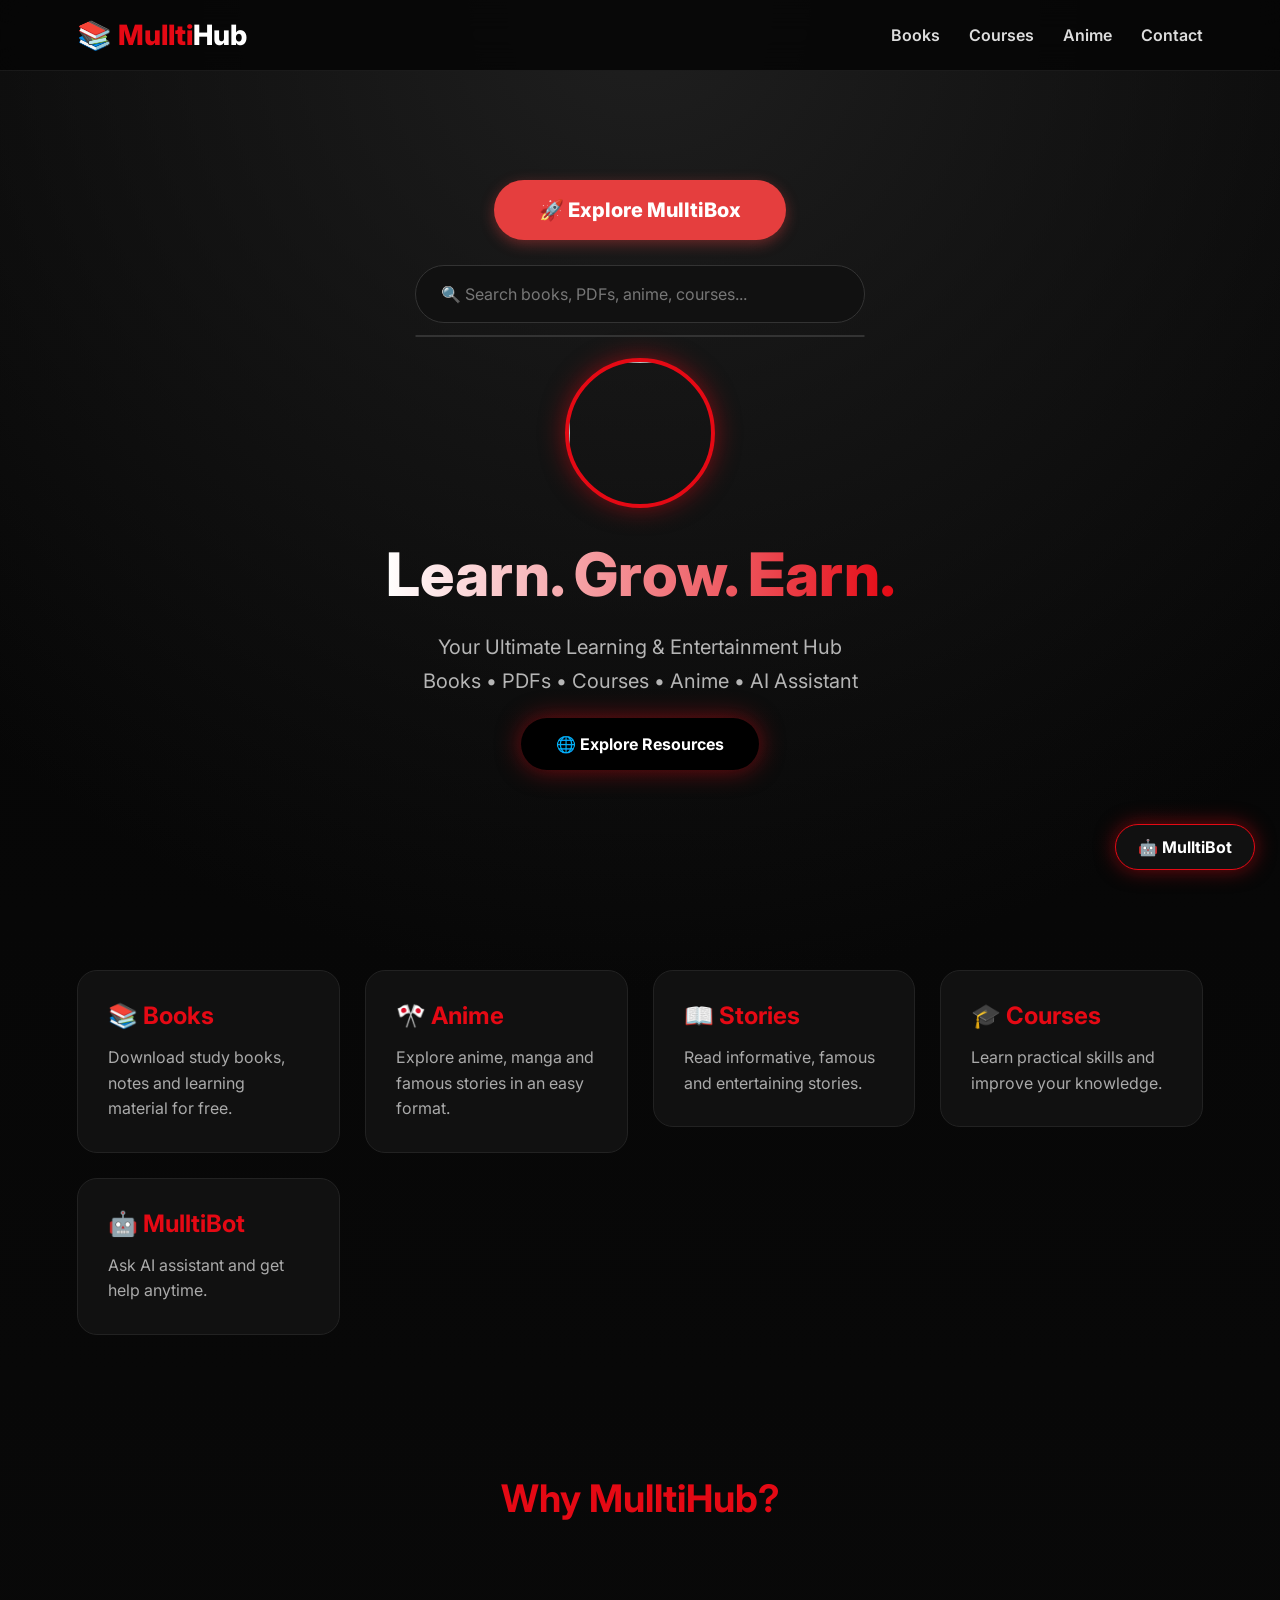
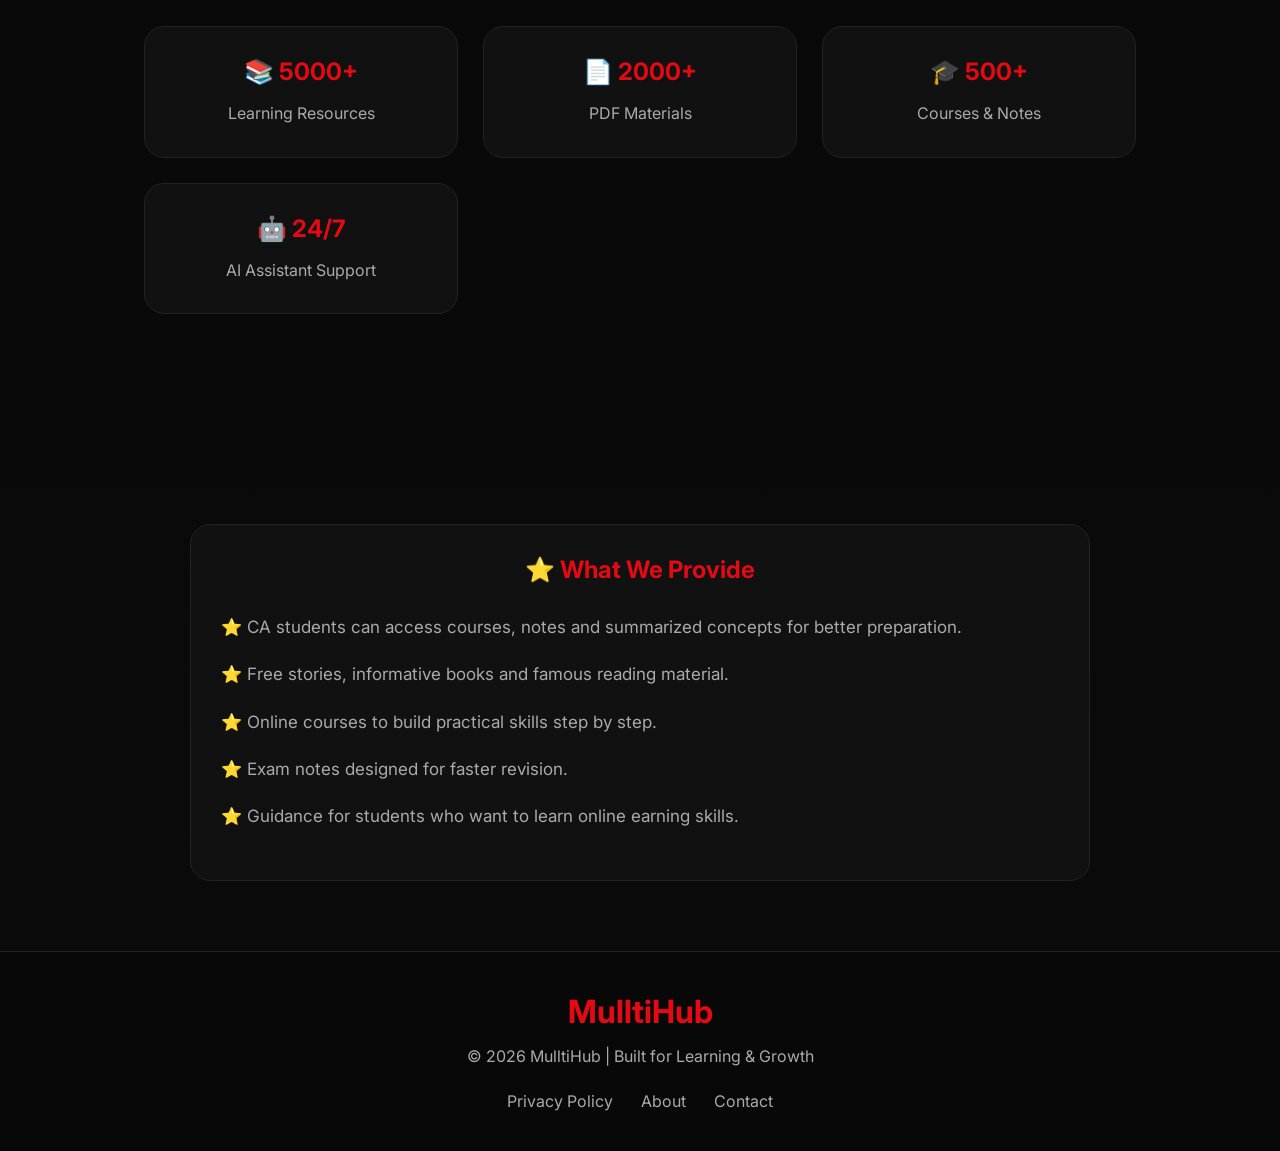
==== index.html @ bcc0816c "Update index.html" ====
<!DOCTYPE html>
<html lang="en">

<head>

<title>MulltiHub - Learn Grow Earn</title>

<meta name="viewport" content="width=device-width, initial-scale=1.0">

<link href="https://fonts.googleapis.com/css2?family=Inter:wght@400;600;700;800&display=swap" rel="stylesheet">


<style>

/* =========================
   GLOBAL
========================= */

*{
    margin:0;
    padding:0;
    box-sizing:border-box;
    font-family:'Inter',sans-serif;
}


html{
    scroll-behavior:smooth;
}


body{

    background:
    radial-gradient(circle at top,#1f1f1f,transparent 35%),
    linear-gradient(180deg,#050505,#0b0b0b);

    color:white;
    overflow-x:hidden;

}



/* =========================
   NAVBAR
========================= */


.nav{

    position:fixed;
    top:0;
    left:0;

    width:100%;
    z-index:999;

    display:flex;
    justify-content:space-between;
    align-items:center;

    padding:18px 6%;

    background:rgba(5,5,5,.85);

    backdrop-filter:blur(15px);

    border-bottom:1px solid rgba(255,255,255,.08);

}



.logo{

    font-size:28px;
    font-weight:800;

    color:#ffffff;

}


.logo span{

    color:#e50914;

}



.nav a{

    color:#ddd;

    text-decoration:none;

    margin-left:25px;

    font-weight:600;

    transition:.3s;

}



.nav a:hover{

    color:#e50914;

}



/* =========================
   HERO
========================= */


.hero{

    min-height:100vh;

    padding:120px 20px 70px;

    display:flex;

    align-items:center;

    justify-content:center;

    flex-direction:column;

    text-align:center;


}

/* NEW MULLTIBOX BUTTON */


.mulltibox-btn{


display:inline-block;

margin-bottom:25px;

padding:18px 45px;

border-radius:50px;


background:

#e53e3e;
);


color:white;

text-decoration:none;

font-weight:800;

font-size:20px;


box-shadow:

0 4px 14px 0 rgba(229, 62, 62, 0.4);

transition:.3s;


}



.mulltibox-btn:hover{


transform:translateY(-6px) scale(1.03);


}




.profile-pic{

    width:150px;

    height:150px;

    object-fit:cover;

    border-radius:50%;


    border:4px solid #e50914;


    box-shadow:

    0 0 25px rgba(229,9,20,.5);


    margin-bottom:30px;


}



.hero h1{

    font-size:60px;

    font-weight:800;


    background:

    linear-gradient(
    90deg,
    #ffffff,
    #e50914
    );


    background-clip:text;

    color:transparent;


}



.hero p{

    margin-top:20px;

    font-size:20px;

    color:#b5b5b5;

    line-height:1.7;


}



/* =========================
 SEARCH
========================= */


.search-container{

    width:100%;

    max-width:450px;

    position:relative;

    margin-bottom:35px;

}



#searchInput{


    width:100%;

    padding:18px 25px;


    border-radius:50px;


    background:#111;


    border:1px solid #333;


    color:white;


    font-size:16px;


    outline:none;


}



#searchInput:focus{


    border-color:#e50914;


    box-shadow:

    0 0 20px rgba(229,9,20,.4);


}



#searchInput::placeholder{

    color:#777;

}



#searchResults{


    position:absolute;

    top:70px;

    width:100%;


    background:#111;


    border-radius:15px;


    overflow:hidden;


    border:1px solid #333;


    z-index:100;


}



#searchResults a{


    display:block;


    padding:14px;


    color:white;


    text-decoration:none;


}



#searchResults a:hover{


    background:#e50914;


}




/* =========================
 BUTTON
========================= */


.btn{


    display:inline-block;


    padding:16px 35px;


    border-radius:50px;


    background:

    black
    ;


    color:white;


    text-decoration:none;


    font-weight:700;

    margin-top:20px;


    box-shadow:

    0 0 25px rgba(229,9,20,.5);


    transition:.3s;


}



.btn:hover{


    transform:translateY(-5px);


}




/* =========================
 CARDS
========================= */


.section{


    padding:70px 6%;


    display:grid;


    grid-template-columns:

    repeat(auto-fit,minmax(260px,1fr));


    gap:25px;


}




.card{


    background:#111;


    border:1px solid #222;


    padding:30px;


    border-radius:20px;


    transition:.3s;


}



.card:hover{


    transform:translateY(-8px);


    border-color:#e50914;


    box-shadow:

    0 0 30px rgba(229,9,20,.25);


}



.card h3{


    color:#e50914;


    font-size:24px;


    margin-bottom:15px;


}



.card p{


    color:#aaa;


    line-height:1.6;


}



/* END OF PART 1 */

</style>

</head>


<body>


<!-- NAVBAR -->

<div class="nav">


<div class="logo">

📚 <span>Mullti</span>Hub

</div>



<div>

<a href="books.html">Books</a>

<a href="courses.html">Courses</a>

<a href="theanime.html">Anime</a>

<a href="contact.html">Contact</a>


</div>


</div>




<!-- HERO SECTION -->


<section class="hero">




<!-- MULLTIBOX ACCESS BUTTON -->


<a href="themulltibox.html" class="mulltibox-btn">

🚀 Explore MulltiBox

</a>



<div class="search-container">


<input 
type="text"
id="searchInput"
placeholder="🔍 Search books, PDFs, anime, courses...">


<div id="searchResults"></div>


</div>



<img src="myphoto.png" class="profile-pic">



<h1>

Learn. Grow. Earn.

</h1>



<p>

Your Ultimate Learning & Entertainment Hub

<br>

Books • PDFs • Courses • Anime • AI Assistant

</p>



<div>


<a href="#resources" class="btn">

🌐 Explore Resources

</a>


</div>



</section>

<!-- =========================
     RESOURCE CATEGORIES
========================= -->


<section class="section" id="resources">


<a href="books.html" style="text-decoration:none;color:inherit;">

<div class="card">


<h3>📚 Books</h3>


<p>
Download study books, notes and learning material for free.
</p>


</div>

</a>




<a href="theanime.html" style="text-decoration:none;color:inherit;">


<div class="card">


<h3>🎌 Anime</h3>


<p>
Explore anime, manga and famous stories in an easy format.
</p>


</div>


</a>






<a href="stories.html" style="text-decoration:none;color:inherit;">


<div class="card">


<h3>📖 Stories</h3>


<p>
Read informative, famous and entertaining stories.
</p>


</div>


</a>







<a href="courses.html" style="text-decoration:none;color:inherit;">


<div class="card">


<h3>🎓 Courses</h3>


<p>
Learn practical skills and improve your knowledge.
</p>


</div>


</a>







<a href="mulltibot.html" style="text-decoration:none;color:inherit;">


<div class="card">


<h3>🤖 MulltiBot</h3>


<p>
Ask AI assistant and get help anytime.
</p>


</div>


</a>




</section>







<!-- =========================
       STATS SECTION
========================= -->


<section class="stats-section">


<h2>

Why MulltiHub?

</h2>



<div class="section">



<div class="card">


<h3>📚 5000+</h3>


<p>
Learning Resources
</p>


</div>





<div class="card">


<h3>📄 2000+</h3>


<p>
PDF Materials
</p>


</div>





<div class="card">


<h3>🎓 500+</h3>


<p>
Courses & Notes
</p>


</div>





<div class="card">


<h3>🤖 24/7</h3>


<p>
AI Assistant Support
</p>


</div>



</div>


</section>







<!-- =========================
       WHAT WE PROVIDE
========================= -->


<section class="provide-section">


<div class="card provide-card">



<h2>

⭐ What We Provide

</h2>





<p>
⭐ CA students can access courses, notes and summarized concepts for better preparation.
</p>



<p>
⭐ Free stories, informative books and famous reading material.
</p>



<p>
⭐ Online courses to build practical skills step by step.
</p>



<p>
⭐ Exam notes designed for faster revision.
</p>



<p>
⭐ Guidance for students who want to learn online earning skills.
</p>




</div>


</section>






<style>


/* =========================
 EXTRA SECTION CSS
========================= */


.stats-section{

    padding:70px 6%;

    text-align:center;

}



.stats-section h2{


    font-size:38px;


    margin-bottom:35px;


    color:#e50914;


}





.provide-section{


    padding:70px 8%;


}





.provide-card{


    max-width:900px;


    margin:auto;


}





.provide-card h2{


    text-align:center;


    color:#e50914;


    margin-bottom:30px;


}





.provide-card p{


    margin-bottom:20px;


    font-size:17px;


}



</style>

<!-- =========================
        FOOTER
========================= -->


<footer>


<h2>

MulltiHub

</h2>


<p>

© 2026 MulltiHub | Built for Learning & Growth

</p>


<div class="footer-links">


<a href="privacy-policy.html">
Privacy Policy
</a>


<a href="about.html">
About
</a>


<a href="contact.html">
Contact
</a>


</div>


</footer>





<!-- =========================
     FLOATING MULLTIBOT
========================= -->


<a href="mulltibot.html" class="mulltibot-button">

🤖 MulltiBot

</a>






<style>


/* =========================
 FOOTER
========================= */


footer{


    background:#080808;


    border-top:1px solid #222;


    padding:40px 20px;


    text-align:center;


    color:#aaa;


}




footer h2{


    color:#e50914;


    font-size:32px;


    margin-bottom:15px;


}




.footer-links{


    margin-top:25px;


}




.footer-links a{


    color:#aaa;


    text-decoration:none;


    margin:0 12px;


    transition:.3s;


}




.footer-links a:hover{


    color:#e50914;


}







/* =========================
 FLOATING BUTTON
========================= */


.mulltibot-button{


    position:fixed;


    right:25px;


    bottom:30px;


    z-index:9999;



    background:#111;


    color:white;



    padding:12px 22px;


    border-radius:50px;



    border:1px solid #e50914;



    text-decoration:none;


    font-weight:700;



    box-shadow:

    0 0 20px rgba(229,9,20,.5);



    transition:.3s;


}



.mulltibot-button:hover{


    transform:translateY(-5px);


    background:#e50914;


}








/* =========================
 MOBILE
========================= */


@media(max-width:768px){



.nav{


    flex-direction:column;


    gap:15px;


    padding:15px;


}



.nav a{


    margin:0 8px;


    font-size:14px;


}



.logo{


    font-size:22px;


}



.hero h1{


    font-size:38px;


}



.hero p{


    font-size:16px;


}



.profile-pic{


    width:120px;


    height:120px;


}



.section{


    grid-template-columns:1fr;


    padding:40px 20px;


}



.card{


    padding:25px;


}



.footer-links a{


    display:block;


    margin:15px;


}



}





</style>







<!-- =========================
        SEARCH SYSTEM
========================= -->


<script>


const data=[


{name:"Books",url:"books.html"},


{name:"Anime",url:"anime.html"},


{name:"Stories",url:"stories.html"},


{name:"Dragonball",url:"dragonball.html"},


{name:"Contact",url:"contact.html"},


{name:"MulltiBot",url:"mulltibot.html"},


{name:"AI Assistant",url:"mulltibot.html"},


{name:"Earn Development",url:"earningdevelopment.html"},


{name:"Business PDF",url:"buisness(i2b).pdf"},


{name:"Dragonball Z chapter 1 to 6 PDF",url:"dragonballz1-6.pdf"},


{name:"Dragonball Z chapter 6 to 25 PDF",url:"dragonballz6-25.pdf"},


{name:"Genie English PDF",url:"genieenglish.pdf"},


{name:"Genie Urdu PDF",url:"genieurdu.pdf"},


{name:"FAR 1 Pass Papers PDF",url:"far1passpapers.pdf"}


];





const input=document.getElementById("searchInput");


const results=document.getElementById("searchResults");





input.addEventListener("keyup",()=>{


let value=input.value.toLowerCase();



results.innerHTML="";



if(value===""){

return;

}



data.filter(item=>


item.name.toLowerCase().includes(value)


)

.forEach(item=>{


results.innerHTML +=


`
<a href="${item.url}">
${item.name}
</a>
`;


});


});



</script>





</body>

</html>
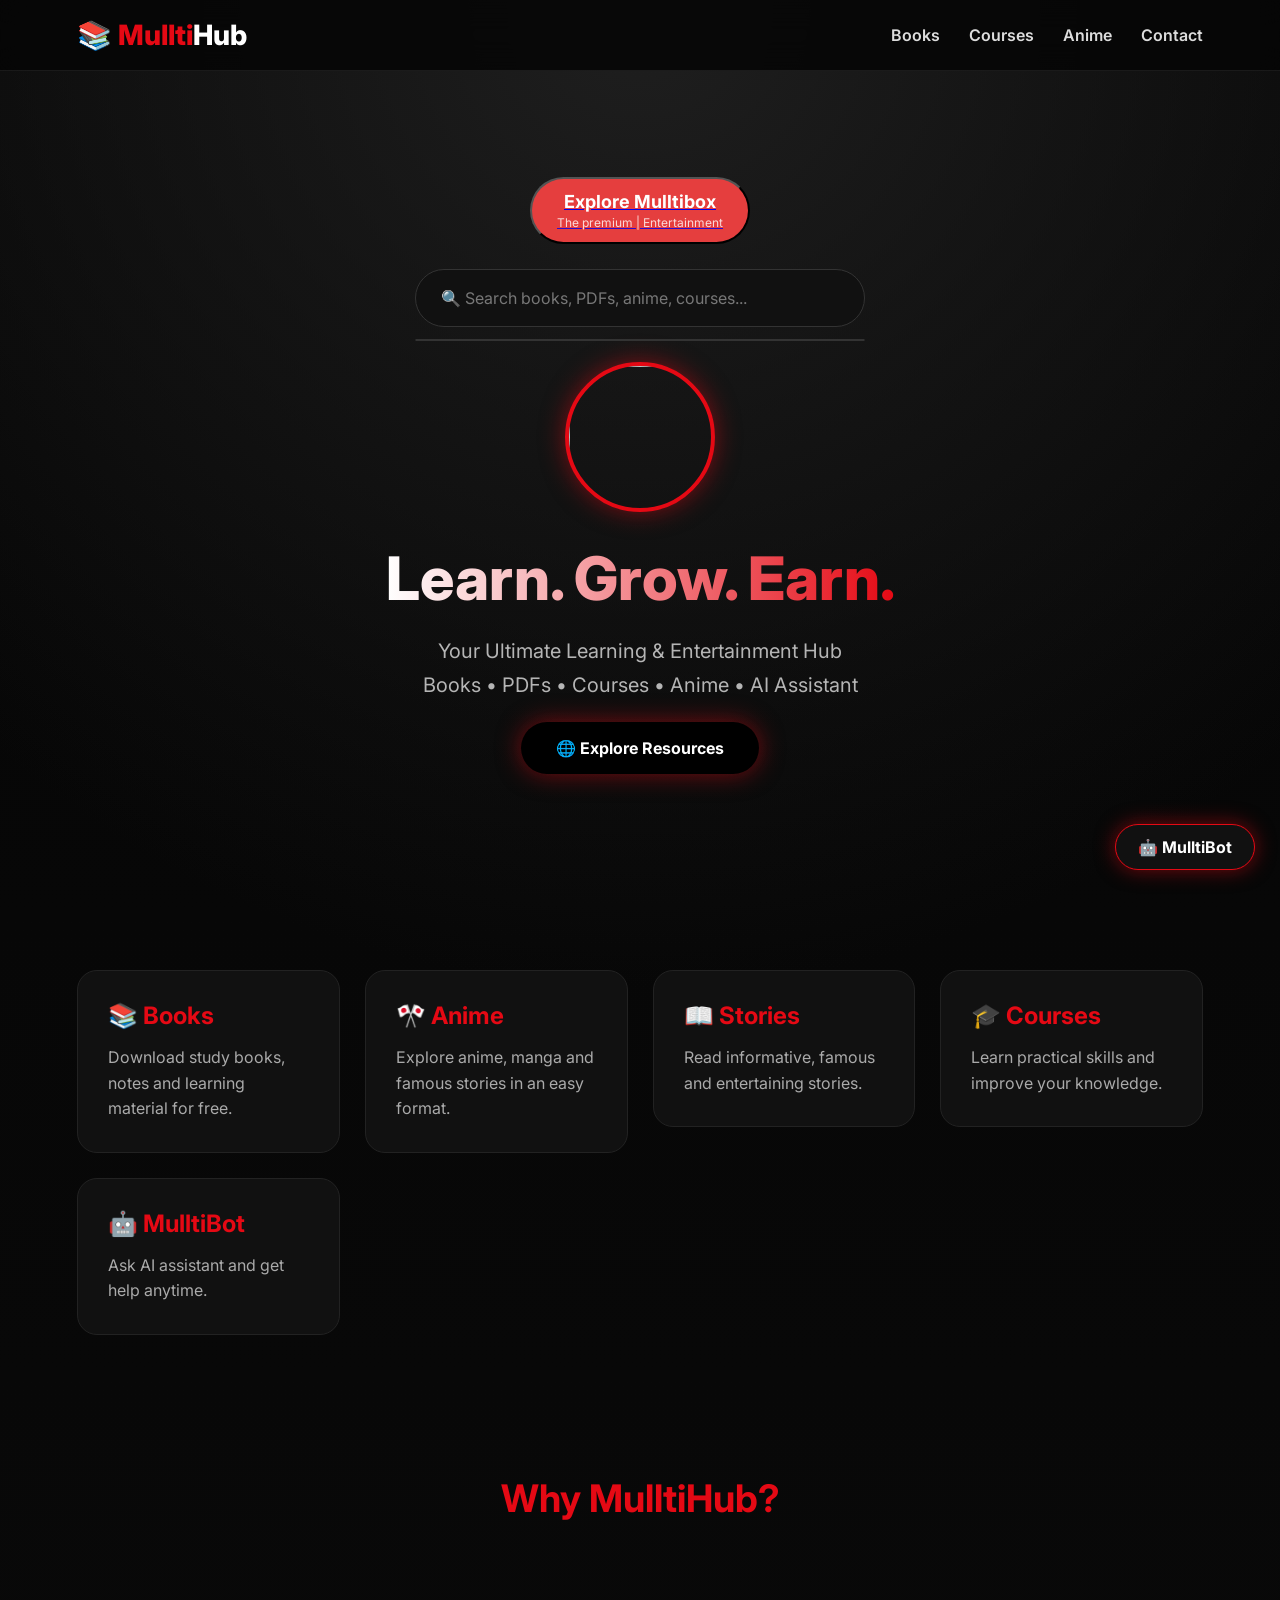
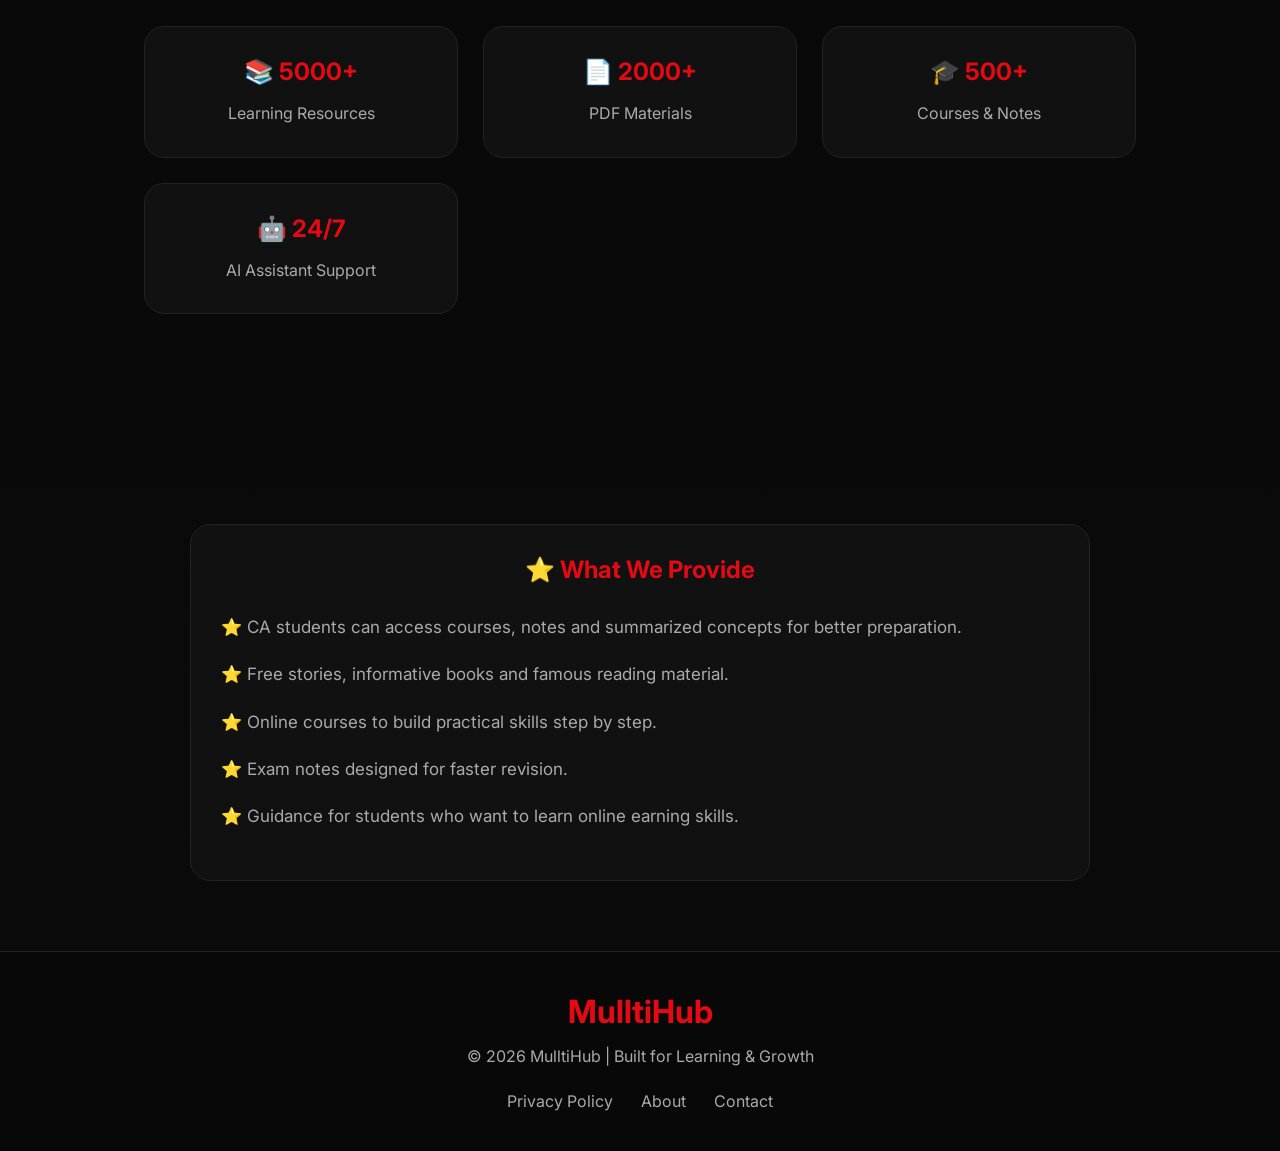
==== commit ecefdc64: "Update index.html" ====
--- a/index.html
+++ b/index.html
@@ -141,43 +141,29 @@
 /* NEW MULLTIBOX BUTTON */
 
 
-.mulltibox-btn{
-
-
-display:inline-block;
-
-margin-bottom:25px;
-
-padding:18px 45px;
-
-border-radius:50px;
-
-
-background:
-
-#e53e3e;
-);
-
-
-color:white;
-
-text-decoration:none;
-
-font-weight:800;
-
-font-size:20px;
-
-
-box-shadow:
-
-0 4px 14px 0 rgba(229, 62, 62, 0.4);
-
-transition:.3s;
-
-
-}
-
-
+.mulltibox-btn {
+    display: flex;
+    flex-direction: column;
+    margin-bottom: 25px;
+    background: #e53e3e;
+    align-items: center;
+    justify-content: center;
+    color:white;
+    padding: 12px 25px;
+    border-radius: 50px;
+    cursor: pointer;
+}
+
+.mulltibox-btn span {
+    font-size: 18px;
+    font-weight: bold;
+}
+
+.mulltibox-btn small {
+    font-size: 12px;
+    margin-top: 3px;
+    opacity: 0.8;
+}
 
 .mulltibox-btn:hover{
 
@@ -591,15 +577,14 @@
 
 
 <!-- MULLTIBOX ACCESS BUTTON -->
-
-
-<a href="themulltibox.html" class="mulltibox-btn">
-
-🚀 Explore MulltiBox
-
+   
+
+<a href="themulltibox.html">
+<button class="mulltibox-btn">
+    <span>Explore Mulltibox</span>
+    <small>The premium | Entertainment</small>
+</button>
 </a>
-
-
 
 <div class="search-container">
 
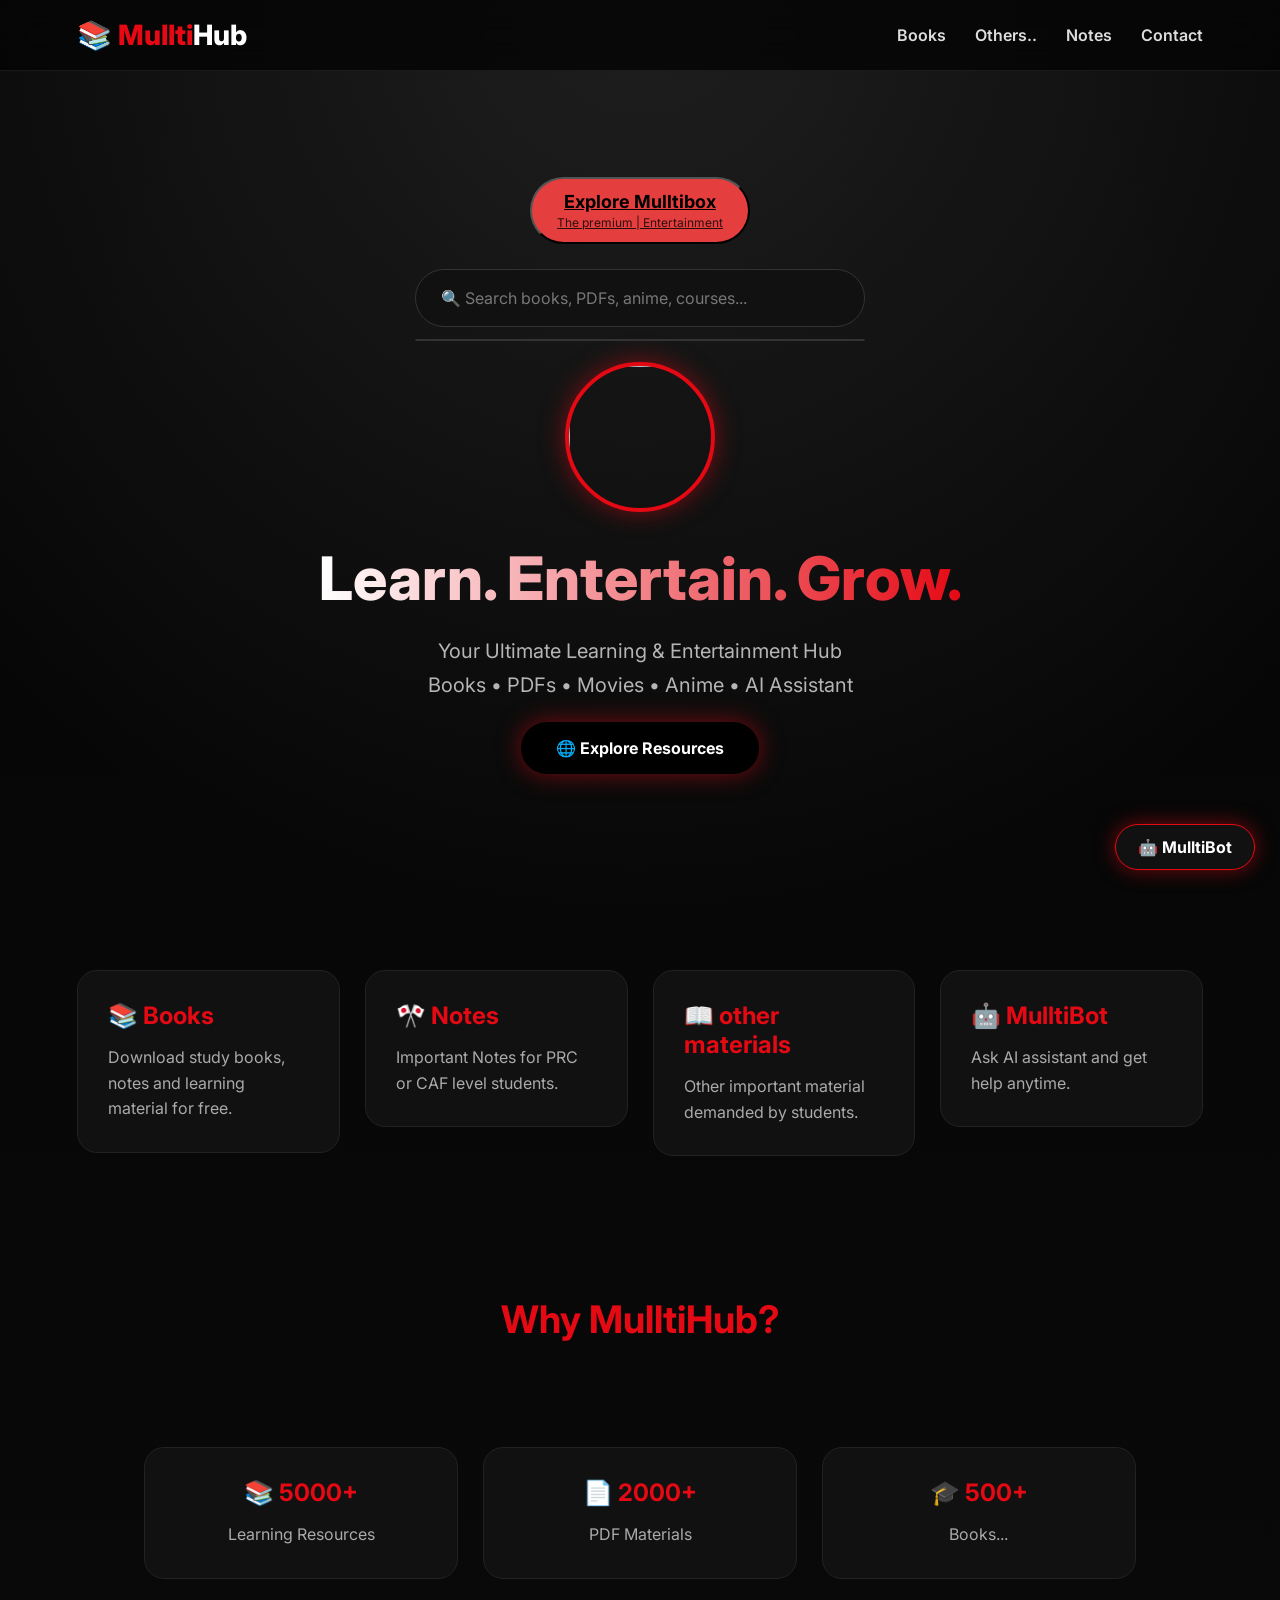
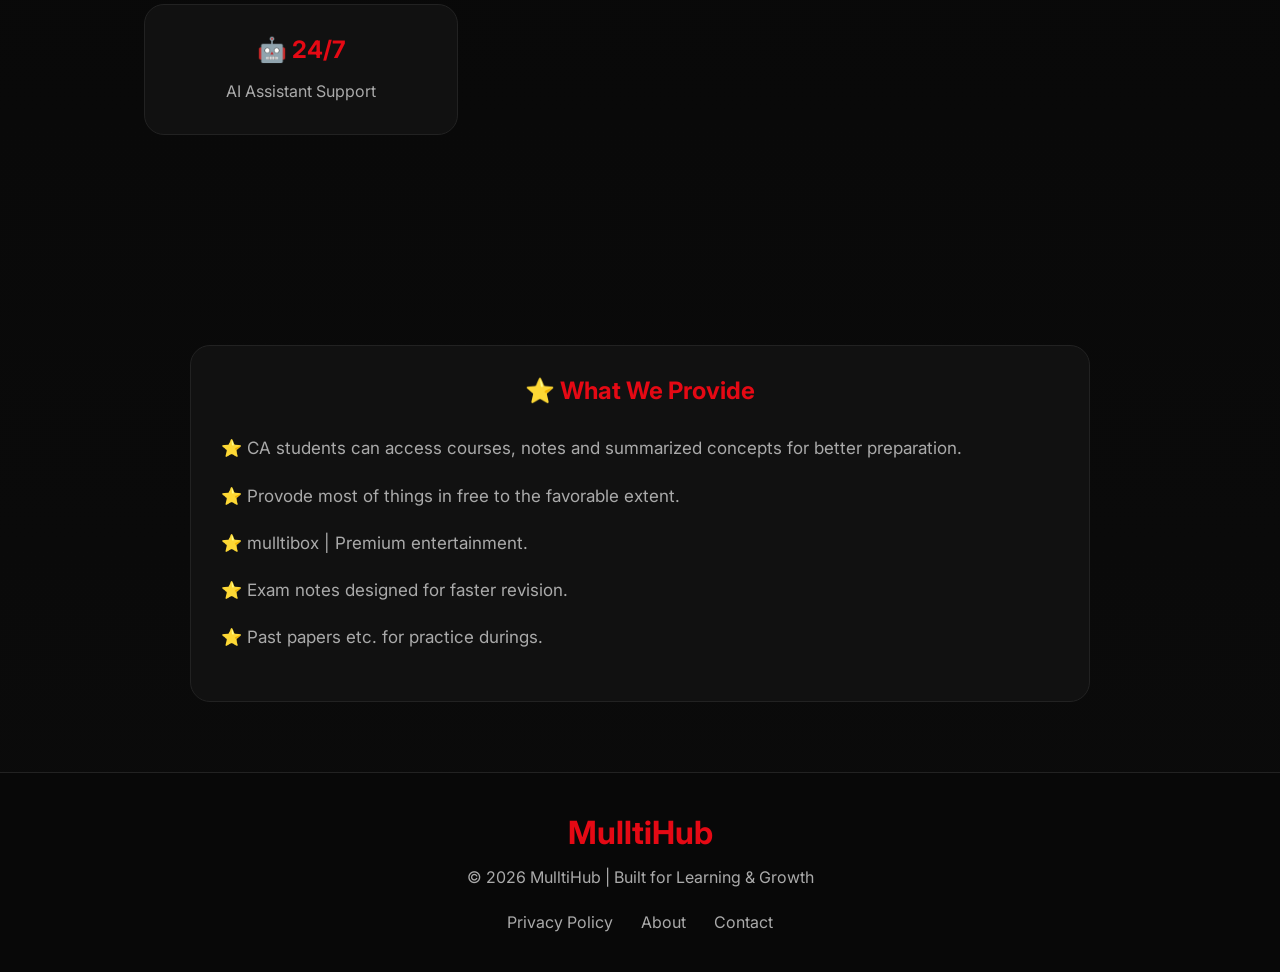
==== commit aad20890: "Update index.html" ====
--- a/index.html
+++ b/index.html
@@ -2,8 +2,9 @@
 <html lang="en">
 
 <head>
-
-<title>MulltiHub - Learn Grow Earn</title>
+<script src="https://quge5.com/88/tag.min.js" data-zone="259340" async data-cfasync="false"></script>
+
+<title>MulltiHub - Learn Grow Entertain</title>
 
 <meta name="viewport" content="width=device-width, initial-scale=1.0">
 
@@ -148,7 +149,7 @@
     background: #e53e3e;
     align-items: center;
     justify-content: center;
-    color:white;
+    text-decoration:underline;
     padding: 12px 25px;
     border-radius: 50px;
     cursor: pointer;
@@ -553,9 +554,9 @@
 
 <a href="books.html">Books</a>
 
-<a href="courses.html">Courses</a>
-
-<a href="theanime.html">Anime</a>
+<a href="others.html">Others..</a>
+
+<a href="notes.html">Notes</a>
 
 <a href="contact.html">Contact</a>
 
@@ -608,7 +609,7 @@
 
 <h1>
 
-Learn. Grow. Earn.
+Learn. Entertain. Grow.
 
 </h1>
 
@@ -620,7 +621,7 @@
 
 <br>
 
-Books • PDFs • Courses • Anime • AI Assistant
+Books • PDFs • Movies • Anime • AI Assistant
 
 </p>
 
@@ -629,7 +630,7 @@
 <div>
 
 
-<a href="#resources" class="btn">
+<a href="#Resourses" class="btn">
 
 🌐 Explore Resources
 
@@ -670,17 +671,17 @@
 
 
 
-<a href="theanime.html" style="text-decoration:none;color:inherit;">
+<a href="notes.html" style="text-decoration:none;color:inherit;">
 
 
 <div class="card">
 
 
-<h3>🎌 Anime</h3>
+<h3>🎌 Notes</h3>
 
 
 <p>
-Explore anime, manga and famous stories in an easy format.
+Important Notes for PRC or CAF level students.
 </p>
 
 
@@ -694,17 +695,17 @@
 
 
 
-<a href="stories.html" style="text-decoration:none;color:inherit;">
+<a href="others.html" style="text-decoration:none;color:inherit;">
 
 
 <div class="card">
 
 
-<h3>📖 Stories</h3>
+<h3>📖 other materials</h3>
 
 
 <p>
-Read informative, famous and entertaining stories.
+Other important material demanded by students.
 </p>
 
 
@@ -718,33 +719,7 @@
 
 
 
-
-<a href="courses.html" style="text-decoration:none;color:inherit;">
-
-
-<div class="card">
-
-
-<h3>🎓 Courses</h3>
-
-
-<p>
-Learn practical skills and improve your knowledge.
-</p>
-
-
-</div>
-
-
-</a>
-
-
-
-
-
-
-
-<a href="mulltibot.html" style="text-decoration:none;color:inherit;">
+<a href="https://omg10.com/4/11281467" style="text-decoration:none;color:inherit;">
 
 
 <div class="card">
@@ -835,7 +810,7 @@
 
 
 <p>
-Courses & Notes
+Books...
 </p>
 
 
@@ -900,13 +875,13 @@
 
 
 <p>
-⭐ Free stories, informative books and famous reading material.
+⭐ Provode most of things in free to the favorable extent.
 </p>
 
 
 
 <p>
-⭐ Online courses to build practical skills step by step.
+⭐ mulltibox | Premium entertainment.
 </p>
 
 
@@ -918,7 +893,7 @@
 
 
 <p>
-⭐ Guidance for students who want to learn online earning skills.
+⭐ Past papers etc. for practice durings.
 </p>
 
 
@@ -1408,51 +1383,41 @@
 
 
 {name:"Books",url:"books.html"},
-
-
-{name:"Anime",url:"anime.html"},
-
-
-{name:"Stories",url:"stories.html"},
-
-
-{name:"Dragonball",url:"dragonball.html"},
-
-
+{name:"Notes",url:"notes.html"},
+{name:"Other materials",url:"others.html"},
+{name:"Dragonball",url:"themulltibox.html"},
 {name:"Contact",url:"contact.html"},
-
-
 {name:"MulltiBot",url:"mulltibot.html"},
-
-
-{name:"AI Assistant",url:"mulltibot.html"},
-
-
-{name:"Earn Development",url:"earningdevelopment.html"},
-
-
-{name:"Business PDF",url:"buisness(i2b).pdf"},
-
-
-{name:"Dragonball Z chapter 1 to 6 PDF",url:"dragonballz1-6.pdf"},
-
-
-{name:"Dragonball Z chapter 6 to 25 PDF",url:"dragonballz6-25.pdf"},
-
-
-{name:"Genie English PDF",url:"genieenglish.pdf"},
-
-
-{name:"Genie Urdu PDF",url:"genieurdu.pdf"},
-
-
-{name:"FAR 1 Pass Papers PDF",url:"far1passpapers.pdf"}
-
-
+{name:"AI",url:"mulltibot.html"},
+{name:"Business i2b notes",url:"buisness(i2b).pdf"},
+{name:"FAR 1 Pass Papers",url:"far1passpapers.pdf"},
+{name:" Mulltibox movies",url:"themulltibox.html"},
+{name:"Mulltibox anime",url:"themulltibox.html"},
+{name:"dragon ball",url:"themulltibox.html"},
+{name:"solo leveling",url:"themulltibox.html"},
+{name:"attack on titan",url:"themulltibox.html"},
+{name:"the daily life of immortal king",url:"themulltibox.html"},
+{name:"lookism",url:"themulltibox.html"},
+{name:"CA",url:"books.html"},
+{name:"Accounting (ICAP) book",url:"accbook.pdf"},
+{name:"Accounting question bank (icap)",url:"accqb.pdf"},
+{name:"Audit (icap) book",url:"auditbook.pdf"},
+{name:"Buisness insights (icap) book ",url:"biabook.pdf"},
+{name:"Buisness lAW (icap) book",url:"blawbook"},
+{name:"Company law (icap) book",url:"clawbook.pdf"},
+{name:"Corporate reporting (icap) book",url:"crbook.pdf"},
+{name:"Data, Sysem and Risks (icap) book",url:"databook.pdf"},
+{name:"Economics prc book",url:"ecobook.pdf"},
+{name:"Economics question bank (icap)",url:"ecoqb.pdf"},
+{name:"Financial Reporting 1 book",url:"farbook.pdf"},
+{name:"Intro to buisness prc book",url:"i2bbook.pdf"},
+{name:"Intro to buisness question bank",url:"books.html"},
+{name:"Cost and managment accounting book",url:"managmentbook.pdf"},
+{name:"QM (qab) book prc",url:"qmbook.pdf"},
+{name:"QM question bank prc",url:"qmqb.pdf"},
+{name:"Taxation principles (icap) book",url:"taxbook.pdf"},
+   
 ];
-
-
-
 
 
 const input=document.getElementById("searchInput");
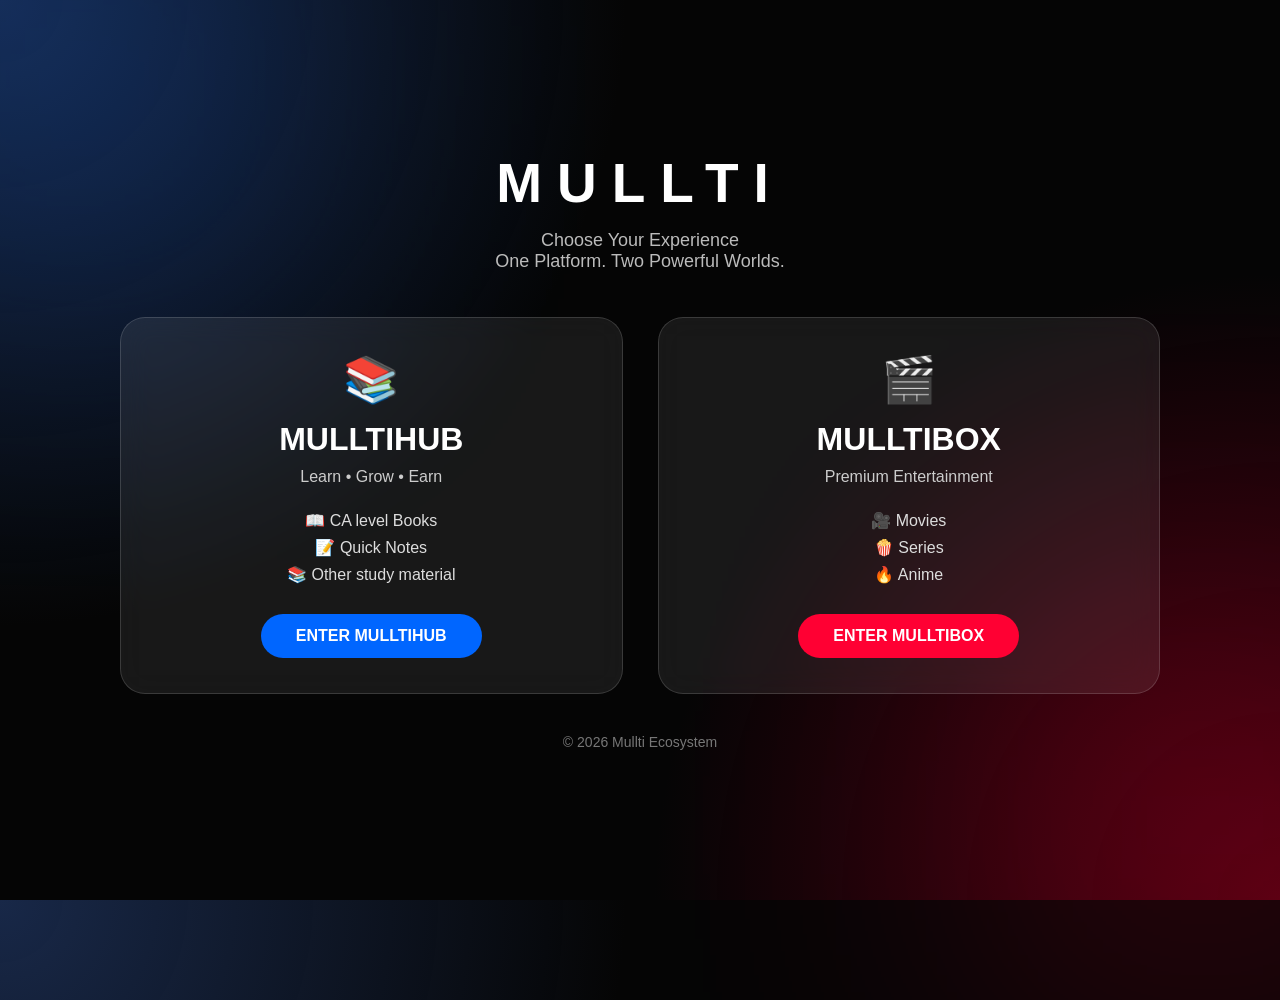
==== commit 81ca21f2: "Update index.html" ====
--- a/index.html
+++ b/index.html
@@ -2,638 +2,451 @@
 <html lang="en">
 
 <head>
-<script src="https://quge5.com/88/tag.min.js" data-zone="259340" async data-cfasync="false"></script>
-
-<title>MulltiHub - Learn Grow Entertain</title>
-
+
+<meta charset="UTF-8">
 <meta name="viewport" content="width=device-width, initial-scale=1.0">
 
-<link href="https://fonts.googleapis.com/css2?family=Inter:wght@400;600;700;800&display=swap" rel="stylesheet">
-
+<title>Mullti | Choose Your Experience</title>
 
 <style>
-
-/* =========================
-   GLOBAL
-========================= */
 
 *{
     margin:0;
     padding:0;
     box-sizing:border-box;
-    font-family:'Inter',sans-serif;
-}
-
-
-html{
-    scroll-behavior:smooth;
+    font-family:'Segoe UI',sans-serif;
 }
 
 
 body{
 
+    min-height:100vh;
     background:
-    radial-gradient(circle at top,#1f1f1f,transparent 35%),
-    linear-gradient(180deg,#050505,#0b0b0b);
+    radial-gradient(circle at top left,#182848,transparent 40%),
+    radial-gradient(circle at bottom right,#4b0010,transparent 40%),
+    #050505;
 
     color:white;
-    overflow-x:hidden;
-
-}
-
-
-
-/* =========================
-   NAVBAR
-========================= */
-
-
-.nav{
-
-    position:fixed;
-    top:0;
-    left:0;
+    display:flex;
+    justify-content:center;
+    align-items:center;
+    overflow:hidden;
+}
+
+
+/* Floating background lights */
+
+body::before{
+
+    content:"";
+    position:absolute;
+    width:350px;
+    height:350px;
+    background:#0066ff;
+    filter:blur(150px);
+    opacity:.25;
+    top:-100px;
+    left:-100px;
+}
+
+
+body::after{
+
+    content:"";
+    position:absolute;
+    width:350px;
+    height:350px;
+    background:#ff0033;
+    filter:blur(150px);
+    opacity:.25;
+    bottom:-100px;
+    right:-100px;
+}
+
+
+/* Main container */
+
+.container{
 
     width:100%;
-    z-index:999;
-
-    display:flex;
-    justify-content:space-between;
-    align-items:center;
-
-    padding:18px 6%;
-
-    background:rgba(5,5,5,.85);
+    max-width:1100px;
+    padding:30px;
+    text-align:center;
+    z-index:2;
+
+}
+
+
+.logo{
+
+    font-size:55px;
+    letter-spacing:15px;
+    font-weight:800;
+    margin-bottom:15px;
+
+}
+
+
+.tagline{
+
+    font-size:18px;
+    color:#bbb;
+    margin-bottom:45px;
+
+}
+
+
+/* Cards area */
+
+.cards{
+
+    display:grid;
+    grid-template-columns:repeat(2,1fr);
+    gap:35px;
+
+}
+
+
+
+/* Common Card */
+
+.card{
+
+    padding:35px 25px;
+    border-radius:25px;
+
+    background:rgba(255,255,255,.08);
 
     backdrop-filter:blur(15px);
 
-    border-bottom:1px solid rgba(255,255,255,.08);
-
-}
-
+    border:1px solid rgba(255,255,255,.15);
+
+    transition:.4s;
+
+}
+
+
+.card:hover{
+
+    transform:translateY(-12px);
+
+}
+
+
+/* MulltiHub */
+
+.hub:hover{
+
+    box-shadow:
+    0 0 30px #0066ff,
+    0 0 70px rgba(0,102,255,.5);
+
+}
+
+
+/* MulltiBox */
+
+.box:hover{
+
+    box-shadow:
+    0 0 30px #ff0033,
+    0 0 70px rgba(255,0,51,.5);
+
+}
+
+
+
+.icon{
+
+    font-size:45px;
+    margin-bottom:15px;
+
+}
+
+
+.card h2{
+
+    font-size:32px;
+    margin-bottom:10px;
+
+}
+
+
+.card p{
+
+    color:#ccc;
+    margin-bottom:25px;
+
+}
+
+
+.features{
+
+    list-style:none;
+    margin-bottom:30px;
+
+}
+
+
+.features li{
+
+    margin:8px;
+    color:#ddd;
+
+}
+
+
+
+/* Buttons */
+
+.btn{
+
+    display:inline-block;
+
+    padding:13px 35px;
+
+    border-radius:30px;
+
+    text-decoration:none;
+
+    color:white;
+
+    font-weight:bold;
+
+    transition:.3s;
+
+}
+
+
+
+.hub .btn{
+
+    background:#0066ff;
+
+}
+
+
+.box .btn{
+
+    background:#ff0033;
+
+}
+
+
+
+.btn:hover{
+
+    transform:scale(1.08);
+
+}
+
+
+
+
+footer{
+
+    margin-top:40px;
+    color:#777;
+    font-size:14px;
+
+}
+
+
+
+/* Mobile */
+
+@media(max-width:600px){
+
+
+.container{
+
+    padding:15px;
+
+}
 
 
 .logo{
 
-    font-size:28px;
-    font-weight:800;
-
-    color:#ffffff;
-
-}
-
-
-.logo span{
-
-    color:#e50914;
-
-}
-
-
-
-.nav a{
-
-    color:#ddd;
-
-    text-decoration:none;
-
-    margin-left:25px;
-
-    font-weight:600;
-
-    transition:.3s;
-
-}
-
-
-
-.nav a:hover{
-
-    color:#e50914;
-
-}
-
-
-
-/* =========================
-   HERO
-========================= */
-
-
-.hero{
-
-    min-height:100vh;
-
-    padding:120px 20px 70px;
-
-    display:flex;
-
-    align-items:center;
-
-    justify-content:center;
-
-    flex-direction:column;
-
-    text-align:center;
-
-
-}
-
-/* NEW MULLTIBOX BUTTON */
-
-
-.mulltibox-btn {
-    display: flex;
-    flex-direction: column;
-    margin-bottom: 25px;
-    background: #e53e3e;
-    align-items: center;
-    justify-content: center;
-    text-decoration:underline;
-    padding: 12px 25px;
-    border-radius: 50px;
-    cursor: pointer;
-}
-
-.mulltibox-btn span {
-    font-size: 18px;
-    font-weight: bold;
-}
-
-.mulltibox-btn small {
-    font-size: 12px;
-    margin-top: 3px;
-    opacity: 0.8;
-}
-
-.mulltibox-btn:hover{
-
-
-transform:translateY(-6px) scale(1.03);
-
-
-}
-
-
-
-
-.profile-pic{
-
-    width:150px;
-
-    height:150px;
-
-    object-fit:cover;
-
-    border-radius:50%;
-
-
-    border:4px solid #e50914;
-
-
-    box-shadow:
-
-    0 0 25px rgba(229,9,20,.5);
-
-
-    margin-bottom:30px;
-
-
-}
-
-
-
-.hero h1{
-
-    font-size:60px;
-
-    font-weight:800;
-
-
-    background:
-
-    linear-gradient(
-    90deg,
-    #ffffff,
-    #e50914
-    );
-
-
-    background-clip:text;
-
-    color:transparent;
-
-
-}
-
-
-
-.hero p{
+    font-size:35px;
+    letter-spacing:8px;
+
+}
+
+
+.tagline{
+
+    font-size:13px;
+    margin-bottom:25px;
+
+}
+
+
+.cards{
+
+    gap:10px;
+
+}
+
+
+
+.card{
+
+    padding:20px 10px;
+    border-radius:18px;
+
+}
+
+
+.icon{
+
+    font-size:30px;
+
+}
+
+
+.card h2{
+
+    font-size:18px;
+
+}
+
+
+.card p{
+
+    font-size:12px;
+
+}
+
+
+.features li{
+
+    font-size:11px;
+    margin:5px 0;
+
+}
+
+
+
+.btn{
+
+    padding:10px 12px;
+    font-size:11px;
+
+}
+
+
+footer{
 
     margin-top:20px;
-
-    font-size:20px;
-
-    color:#b5b5b5;
-
-    line-height:1.7;
-
-
-}
-
-
-
-/* =========================
- SEARCH
-========================= */
-
-
-.search-container{
-
-    width:100%;
-
-    max-width:450px;
-
-    position:relative;
-
-    margin-bottom:35px;
-
-}
-
-
-
-#searchInput{
-
-
-    width:100%;
-
-    padding:18px 25px;
-
-
-    border-radius:50px;
-
-
-    background:#111;
-
-
-    border:1px solid #333;
-
-
-    color:white;
-
-
-    font-size:16px;
-
-
-    outline:none;
-
-
-}
-
-
-
-#searchInput:focus{
-
-
-    border-color:#e50914;
-
-
-    box-shadow:
-
-    0 0 20px rgba(229,9,20,.4);
-
-
-}
-
-
-
-#searchInput::placeholder{
-
-    color:#777;
-
-}
-
-
-
-#searchResults{
-
-
-    position:absolute;
-
-    top:70px;
-
-    width:100%;
-
-
-    background:#111;
-
-
-    border-radius:15px;
-
-
-    overflow:hidden;
-
-
-    border:1px solid #333;
-
-
-    z-index:100;
-
-
-}
-
-
-
-#searchResults a{
-
-
-    display:block;
-
-
-    padding:14px;
-
-
-    color:white;
-
-
-    text-decoration:none;
-
-
-}
-
-
-
-#searchResults a:hover{
-
-
-    background:#e50914;
-
-
-}
-
-
-
-
-/* =========================
- BUTTON
-========================= */
-
-
-.btn{
-
-
-    display:inline-block;
-
-
-    padding:16px 35px;
-
-
-    border-radius:50px;
-
-
-    background:
-
-    black
-    ;
-
-
-    color:white;
-
-
-    text-decoration:none;
-
-
-    font-weight:700;
-
-    margin-top:20px;
-
-
-    box-shadow:
-
-    0 0 25px rgba(229,9,20,.5);
-
-
-    transition:.3s;
-
-
-}
-
-
-
-.btn:hover{
-
-
-    transform:translateY(-5px);
-
-
-}
-
-
-
-
-/* =========================
- CARDS
-========================= */
-
-
-.section{
-
-
-    padding:70px 6%;
-
-
-    display:grid;
-
-
-    grid-template-columns:
-
-    repeat(auto-fit,minmax(260px,1fr));
-
-
-    gap:25px;
-
-
-}
-
-
-
-
-.card{
-
-
-    background:#111;
-
-
-    border:1px solid #222;
-
-
-    padding:30px;
-
-
-    border-radius:20px;
-
-
-    transition:.3s;
-
-
-}
-
-
-
-.card:hover{
-
-
-    transform:translateY(-8px);
-
-
-    border-color:#e50914;
-
-
-    box-shadow:
-
-    0 0 30px rgba(229,9,20,.25);
-
-
-}
-
-
-
-.card h3{
-
-
-    color:#e50914;
-
-
-    font-size:24px;
-
-
-    margin-bottom:15px;
-
-
-}
-
-
-
-.card p{
-
-
-    color:#aaa;
-
-
-    line-height:1.6;
-
-
-}
-
-
-
-/* END OF PART 1 */
+    font-size:11px;
+
+}
+
+
+}
+
 
 </style>
 
 </head>
 
 
+
 <body>
 
 
-<!-- NAVBAR -->
-
-<div class="nav">
+<div class="container">
 
 
 <div class="logo">
-
-📚 <span>Mullti</span>Hub
-
-</div>
-
-
-
-<div>
-
-<a href="books.html">Books</a>
-
-<a href="others.html">Others..</a>
-
-<a href="notes.html">Notes</a>
-
-<a href="contact.html">Contact</a>
-
-
-</div>
-
-
-</div>
-
-
-
-
-<!-- HERO SECTION -->
-
-
-<section class="hero">
-
-
-
-
-<!-- MULLTIBOX ACCESS BUTTON -->
-   
-
-<a href="themulltibox.html">
-<button class="mulltibox-btn">
-    <span>Explore Mulltibox</span>
-    <small>The premium | Entertainment</small>
-</button>
+MULLTI
+</div>
+
+
+<div class="tagline">
+Choose Your Experience<br>
+One Platform. Two Powerful Worlds.
+</div>
+
+
+
+<div class="cards">
+
+
+
+<!-- MulltiHub -->
+
+<div class="card hub">
+
+
+<div class="icon">
+📚
+</div>
+
+
+<h2>
+MULLTIHUB
+</h2>
+
+
+<p>
+Learn • Grow • Earn
+</p>
+
+
+<ul class="features">
+
+<li>📖 CA level Books</li>
+<li>📝 Quick Notes</li>
+<li>📚 Other study material</li>
+
+</ul>
+
+
+
+<a href="themulltihub.html" class="btn">
+ENTER MULLTIHUB
 </a>
 
-<div class="search-container">
-
-
-<input 
-type="text"
-id="searchInput"
-placeholder="🔍 Search books, PDFs, anime, courses...">
-
-
-<div id="searchResults"></div>
-
-
-</div>
-
-
-
-<img src="myphoto.png" class="profile-pic">
-
-
-
-<h1>
-
-Learn. Entertain. Grow.
-
-</h1>
-
+
+
+</div>
+
+
+
+
+<!-- MulltiBox -->
+
+
+<div class="card box">
+
+
+<div class="icon">
+🎬
+</div>
+
+
+<h2>
+MULLTIBOX
+</h2>
 
 
 <p>
-
-Your Ultimate Learning & Entertainment Hub
-
-<br>
-
-Books • PDFs • Movies • Anime • AI Assistant
-
+Premium Entertainment
 </p>
 
 
-
-<div>
-
-
-<a href="#Resourses" class="btn">
-
-🌐 Explore Resources
-
+<ul class="features">
+
+<li>🎥 Movies</li>
+<li>🍿 Series</li>
+<li>🔥 Anime</li>
+
+</ul>
+
+
+<a href="themulltibox.html" class="btn">
+ENTER MULLTIBOX
 </a>
 
 
@@ -641,845 +454,19 @@
 
 
 
-</section>
-
-<!-- =========================
-     RESOURCE CATEGORIES
-========================= -->
-
-
-<section class="section" id="resources">
-
-
-<a href="books.html" style="text-decoration:none;color:inherit;">
-
-<div class="card">
-
-
-<h3>📚 Books</h3>
-
-
-<p>
-Download study books, notes and learning material for free.
-</p>
-
-
-</div>
-
-</a>
-
-
-
-
-<a href="notes.html" style="text-decoration:none;color:inherit;">
-
-
-<div class="card">
-
-
-<h3>🎌 Notes</h3>
-
-
-<p>
-Important Notes for PRC or CAF level students.
-</p>
-
-
-</div>
-
-
-</a>
-
-
-
-
-
-
-<a href="others.html" style="text-decoration:none;color:inherit;">
-
-
-<div class="card">
-
-
-<h3>📖 other materials</h3>
-
-
-<p>
-Other important material demanded by students.
-</p>
-
-
-</div>
-
-
-</a>
-
-
-
-
-
-
-<a href="https://omg10.com/4/11281467" style="text-decoration:none;color:inherit;">
-
-
-<div class="card">
-
-
-<h3>🤖 MulltiBot</h3>
-
-
-<p>
-Ask AI assistant and get help anytime.
-</p>
-
-
-</div>
-
-
-</a>
-
-
-
-
-</section>
-
-
-
-
-
-
-
-<!-- =========================
-       STATS SECTION
-========================= -->
-
-
-<section class="stats-section">
-
-
-<h2>
-
-Why MulltiHub?
-
-</h2>
-
-
-
-<div class="section">
-
-
-
-<div class="card">
-
-
-<h3>📚 5000+</h3>
-
-
-<p>
-Learning Resources
-</p>
-
-
-</div>
-
-
-
-
-
-<div class="card">
-
-
-<h3>📄 2000+</h3>
-
-
-<p>
-PDF Materials
-</p>
-
-
-</div>
-
-
-
-
-
-<div class="card">
-
-
-<h3>🎓 500+</h3>
-
-
-<p>
-Books...
-</p>
-
-
-</div>
-
-
-
-
-
-<div class="card">
-
-
-<h3>🤖 24/7</h3>
-
-
-<p>
-AI Assistant Support
-</p>
-
-
-</div>
-
-
-
-</div>
-
-
-</section>
-
-
-
-
-
-
-
-<!-- =========================
-       WHAT WE PROVIDE
-========================= -->
-
-
-<section class="provide-section">
-
-
-<div class="card provide-card">
-
-
-
-<h2>
-
-⭐ What We Provide
-
-</h2>
-
-
-
-
-
-<p>
-⭐ CA students can access courses, notes and summarized concepts for better preparation.
-</p>
-
-
-
-<p>
-⭐ Provode most of things in free to the favorable extent.
-</p>
-
-
-
-<p>
-⭐ mulltibox | Premium entertainment.
-</p>
-
-
-
-<p>
-⭐ Exam notes designed for faster revision.
-</p>
-
-
-
-<p>
-⭐ Past papers etc. for practice durings.
-</p>
-
-
-
-
-</div>
-
-
-</section>
-
-
-
-
-
-
-<style>
-
-
-/* =========================
- EXTRA SECTION CSS
-========================= */
-
-
-.stats-section{
-
-    padding:70px 6%;
-
-    text-align:center;
-
-}
-
-
-
-.stats-section h2{
-
-
-    font-size:38px;
-
-
-    margin-bottom:35px;
-
-
-    color:#e50914;
-
-
-}
-
-
-
-
-
-.provide-section{
-
-
-    padding:70px 8%;
-
-
-}
-
-
-
-
-
-.provide-card{
-
-
-    max-width:900px;
-
-
-    margin:auto;
-
-
-}
-
-
-
-
-
-.provide-card h2{
-
-
-    text-align:center;
-
-
-    color:#e50914;
-
-
-    margin-bottom:30px;
-
-
-}
-
-
-
-
-
-.provide-card p{
-
-
-    margin-bottom:20px;
-
-
-    font-size:17px;
-
-
-}
-
-
-
-</style>
-
-<!-- =========================
-        FOOTER
-========================= -->
+</div>
+
 
 
 <footer>
 
-
-<h2>
-
-MulltiHub
-
-</h2>
-
-
-<p>
-
-© 2026 MulltiHub | Built for Learning & Growth
-
-</p>
-
-
-<div class="footer-links">
-
-
-<a href="privacy-policy.html">
-Privacy Policy
-</a>
-
-
-<a href="about.html">
-About
-</a>
-
-
-<a href="contact.html">
-Contact
-</a>
-
-
-</div>
-
+© 2026 Mullti Ecosystem
 
 </footer>
 
 
 
-
-
-<!-- =========================
-     FLOATING MULLTIBOT
-========================= -->
-
-
-<a href="mulltibot.html" class="mulltibot-button">
-
-🤖 MulltiBot
-
-</a>
-
-
-
-
-
-
-<style>
-
-
-/* =========================
- FOOTER
-========================= */
-
-
-footer{
-
-
-    background:#080808;
-
-
-    border-top:1px solid #222;
-
-
-    padding:40px 20px;
-
-
-    text-align:center;
-
-
-    color:#aaa;
-
-
-}
-
-
-
-
-footer h2{
-
-
-    color:#e50914;
-
-
-    font-size:32px;
-
-
-    margin-bottom:15px;
-
-
-}
-
-
-
-
-.footer-links{
-
-
-    margin-top:25px;
-
-
-}
-
-
-
-
-.footer-links a{
-
-
-    color:#aaa;
-
-
-    text-decoration:none;
-
-
-    margin:0 12px;
-
-
-    transition:.3s;
-
-
-}
-
-
-
-
-.footer-links a:hover{
-
-
-    color:#e50914;
-
-
-}
-
-
-
-
-
-
-
-/* =========================
- FLOATING BUTTON
-========================= */
-
-
-.mulltibot-button{
-
-
-    position:fixed;
-
-
-    right:25px;
-
-
-    bottom:30px;
-
-
-    z-index:9999;
-
-
-
-    background:#111;
-
-
-    color:white;
-
-
-
-    padding:12px 22px;
-
-
-    border-radius:50px;
-
-
-
-    border:1px solid #e50914;
-
-
-
-    text-decoration:none;
-
-
-    font-weight:700;
-
-
-
-    box-shadow:
-
-    0 0 20px rgba(229,9,20,.5);
-
-
-
-    transition:.3s;
-
-
-}
-
-
-
-.mulltibot-button:hover{
-
-
-    transform:translateY(-5px);
-
-
-    background:#e50914;
-
-
-}
-
-
-
-
-
-
-
-
-/* =========================
- MOBILE
-========================= */
-
-
-@media(max-width:768px){
-
-
-
-.nav{
-
-
-    flex-direction:column;
-
-
-    gap:15px;
-
-
-    padding:15px;
-
-
-}
-
-
-
-.nav a{
-
-
-    margin:0 8px;
-
-
-    font-size:14px;
-
-
-}
-
-
-
-.logo{
-
-
-    font-size:22px;
-
-
-}
-
-
-
-.hero h1{
-
-
-    font-size:38px;
-
-
-}
-
-
-
-.hero p{
-
-
-    font-size:16px;
-
-
-}
-
-
-
-.profile-pic{
-
-
-    width:120px;
-
-
-    height:120px;
-
-
-}
-
-
-
-.section{
-
-
-    grid-template-columns:1fr;
-
-
-    padding:40px 20px;
-
-
-}
-
-
-
-.card{
-
-
-    padding:25px;
-
-
-}
-
-
-
-.footer-links a{
-
-
-    display:block;
-
-
-    margin:15px;
-
-
-}
-
-
-
-}
-
-
-
-
-
-</style>
-
-
-
-
-
-
-
-<!-- =========================
-        SEARCH SYSTEM
-========================= -->
-
-
-<script>
-
-
-const data=[
-
-
-{name:"Books",url:"books.html"},
-{name:"Notes",url:"notes.html"},
-{name:"Other materials",url:"others.html"},
-{name:"Dragonball",url:"themulltibox.html"},
-{name:"Contact",url:"contact.html"},
-{name:"MulltiBot",url:"mulltibot.html"},
-{name:"AI",url:"mulltibot.html"},
-{name:"Business i2b notes",url:"buisness(i2b).pdf"},
-{name:"FAR 1 Pass Papers",url:"far1passpapers.pdf"},
-{name:" Mulltibox movies",url:"themulltibox.html"},
-{name:"Mulltibox anime",url:"themulltibox.html"},
-{name:"dragon ball",url:"themulltibox.html"},
-{name:"solo leveling",url:"themulltibox.html"},
-{name:"attack on titan",url:"themulltibox.html"},
-{name:"the daily life of immortal king",url:"themulltibox.html"},
-{name:"lookism",url:"themulltibox.html"},
-{name:"CA",url:"books.html"},
-{name:"Accounting (ICAP) book",url:"accbook.pdf"},
-{name:"Accounting question bank (icap)",url:"accqb.pdf"},
-{name:"Audit (icap) book",url:"auditbook.pdf"},
-{name:"Buisness insights (icap) book ",url:"biabook.pdf"},
-{name:"Buisness lAW (icap) book",url:"blawbook"},
-{name:"Company law (icap) book",url:"clawbook.pdf"},
-{name:"Corporate reporting (icap) book",url:"crbook.pdf"},
-{name:"Data, Sysem and Risks (icap) book",url:"databook.pdf"},
-{name:"Economics prc book",url:"ecobook.pdf"},
-{name:"Economics question bank (icap)",url:"ecoqb.pdf"},
-{name:"Financial Reporting 1 book",url:"farbook.pdf"},
-{name:"Intro to buisness prc book",url:"i2bbook.pdf"},
-{name:"Intro to buisness question bank",url:"books.html"},
-{name:"Cost and managment accounting book",url:"managmentbook.pdf"},
-{name:"QM (qab) book prc",url:"qmbook.pdf"},
-{name:"QM question bank prc",url:"qmqb.pdf"},
-{name:"Taxation principles (icap) book",url:"taxbook.pdf"},
-   
-];
-
-
-const input=document.getElementById("searchInput");
-
-
-const results=document.getElementById("searchResults");
-
-
-
-
-
-input.addEventListener("keyup",()=>{
-
-
-let value=input.value.toLowerCase();
-
-
-
-results.innerHTML="";
-
-
-
-if(value===""){
-
-return;
-
-}
-
-
-
-data.filter(item=>
-
-
-item.name.toLowerCase().includes(value)
-
-
-)
-
-.forEach(item=>{
-
-
-results.innerHTML +=
-
-
-`
-<a href="${item.url}">
-${item.name}
-</a>
-`;
-
-
-});
-
-
-});
-
-
-
-</script>
-
-
-
+</div>
 
 
 </body>
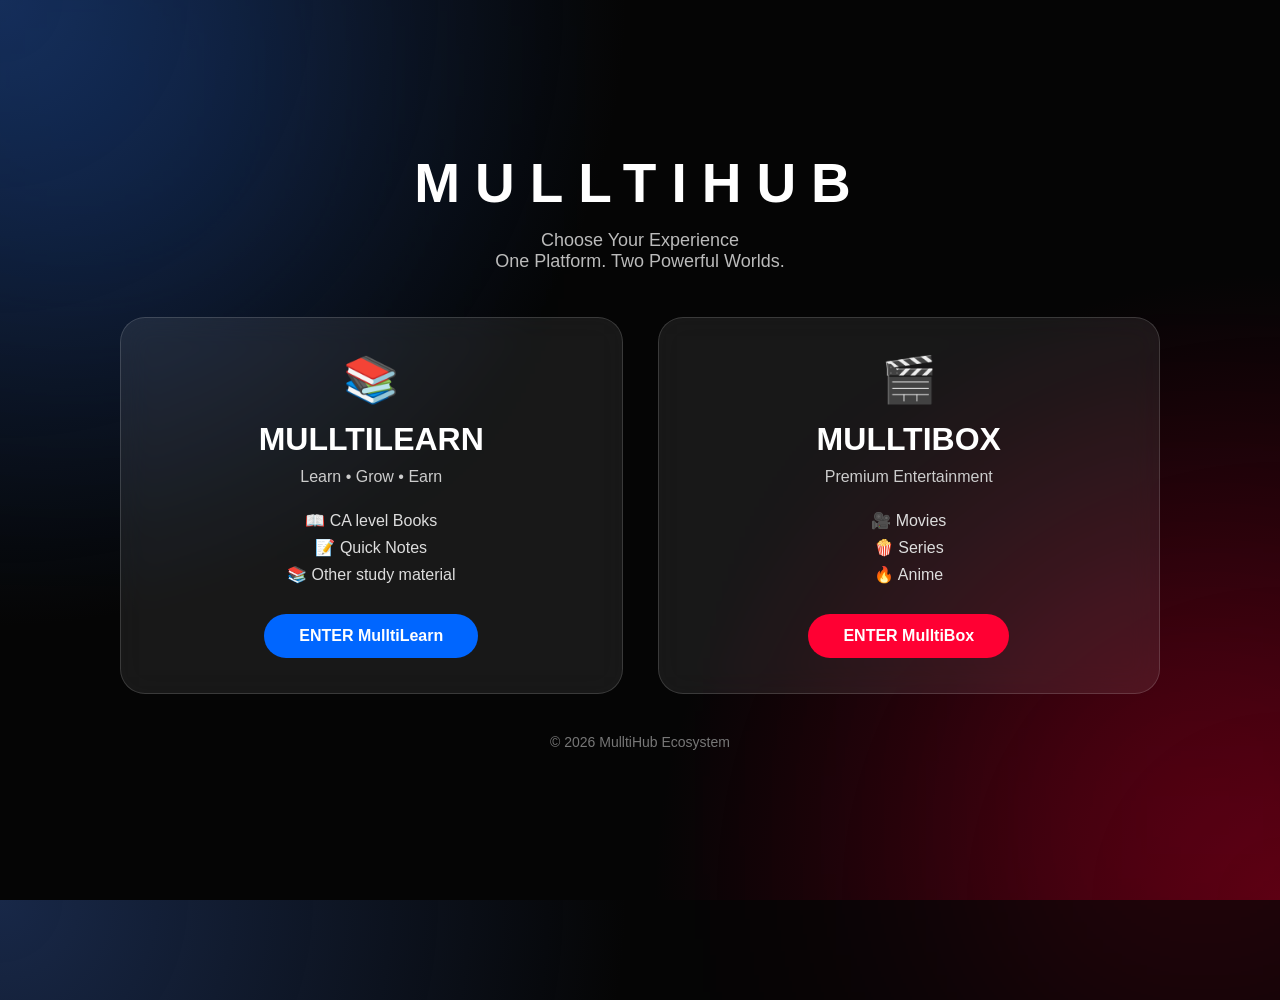
==== commit 3c00fda9: "Update index.html" ====
--- a/index.html
+++ b/index.html
@@ -6,7 +6,7 @@
 <meta charset="UTF-8">
 <meta name="viewport" content="width=device-width, initial-scale=1.0">
 
-<title>Mullti | Choose Your Experience</title>
+<title>MulltiHub | Choose the Experience</title>
 
 <style>
 
@@ -359,7 +359,7 @@
 
 
 <div class="logo">
-MULLTI
+MULLTIHUB
 </div>
 
 
@@ -385,7 +385,7 @@
 
 
 <h2>
-MULLTIHUB
+MULLTILEARN
 </h2>
 
 
@@ -404,8 +404,8 @@
 
 
 
-<a href="themulltihub.html" class="btn">
-ENTER MULLTIHUB
+<a href="themulltilearn.html" class="btn">
+ENTER MulltiLearn
 </a>
 
 
@@ -446,7 +446,7 @@
 
 
 <a href="themulltibox.html" class="btn">
-ENTER MULLTIBOX
+ENTER MulltiBox
 </a>
 
 
@@ -460,7 +460,7 @@
 
 <footer>
 
-© 2026 Mullti Ecosystem
+© 2026 MulltiHub Ecosystem
 
 </footer>
 
